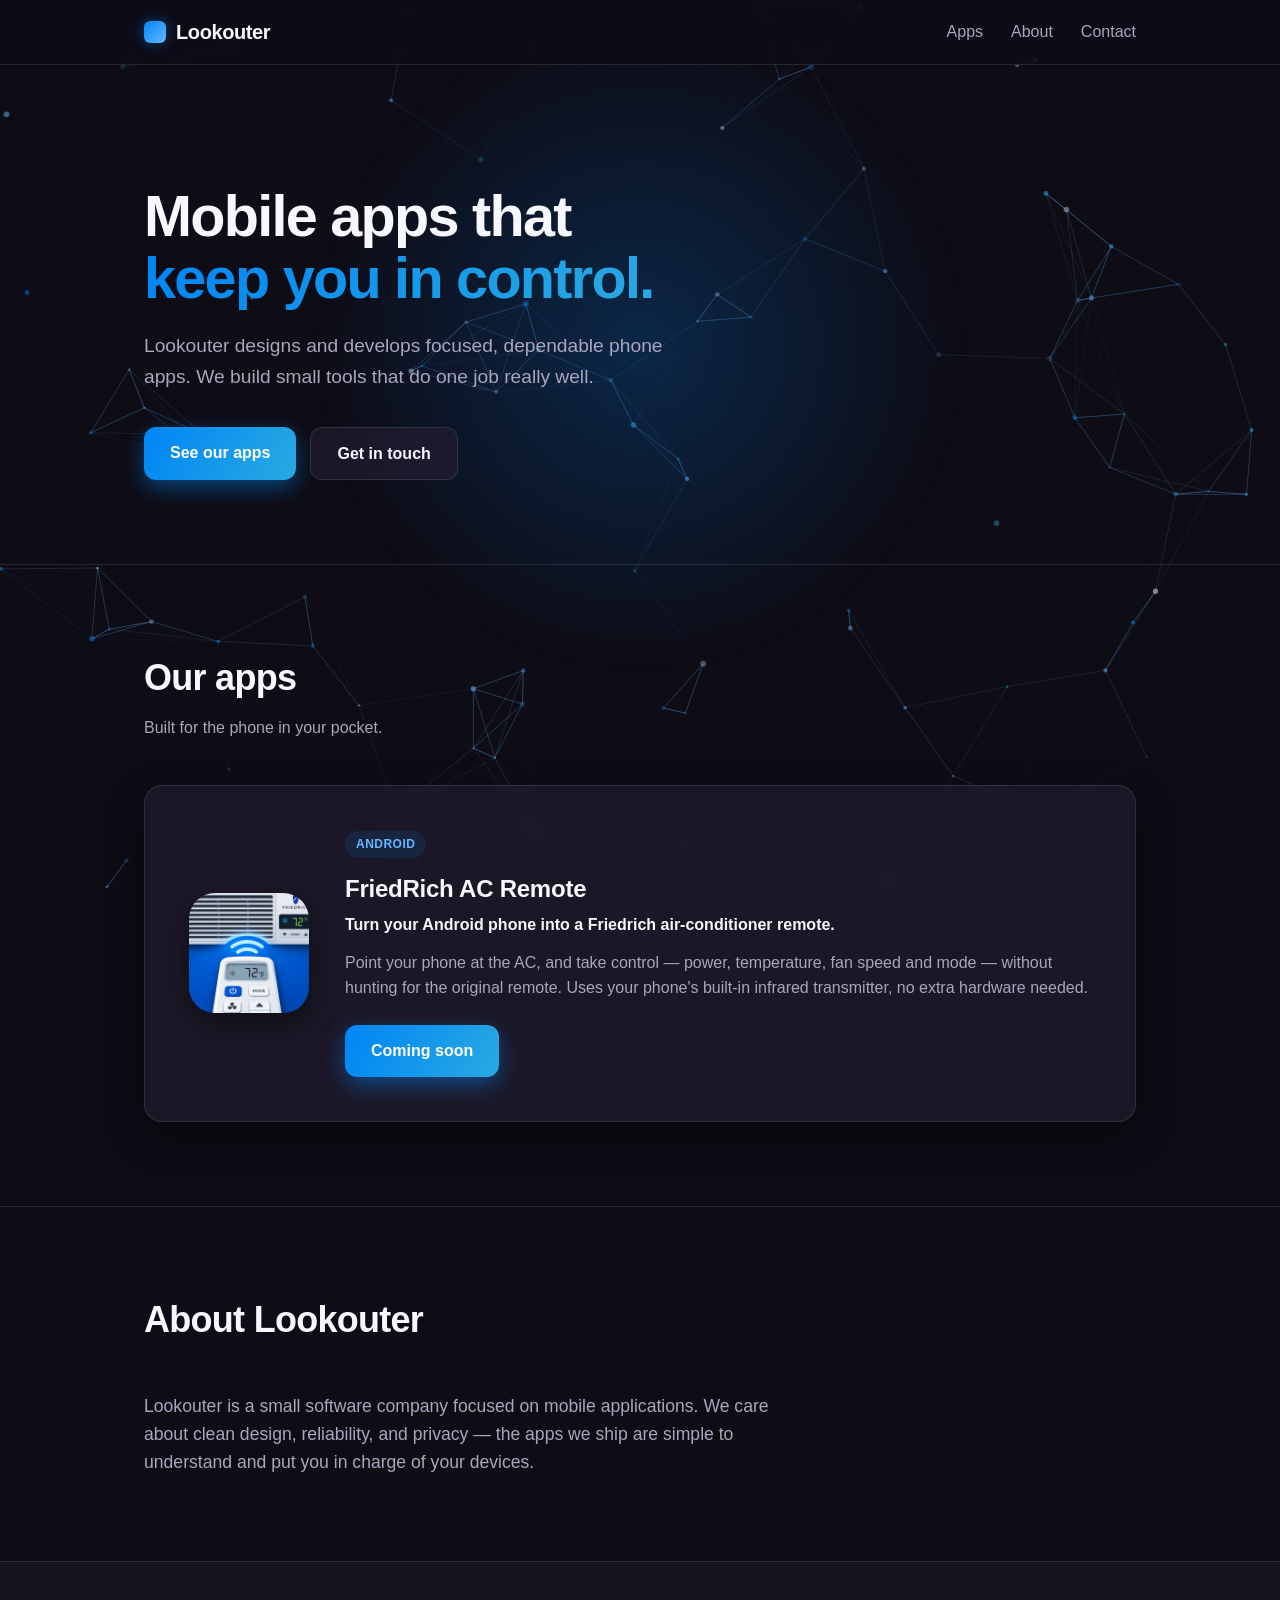
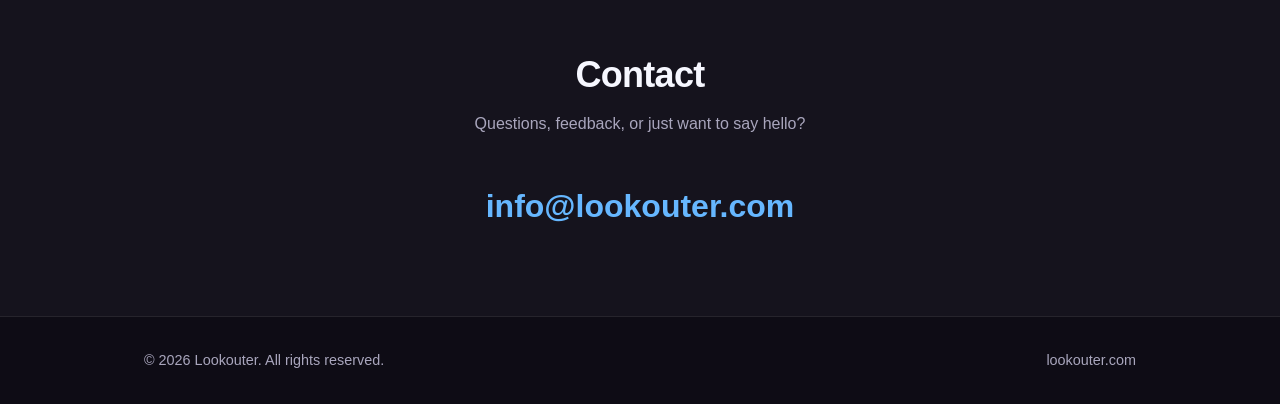
==== index.html @ 0096a4ff "Initial website for Lookouter" ====
<!DOCTYPE html>
<html lang="en">
<head>
  <meta charset="UTF-8" />
  <meta name="viewport" content="width=device-width, initial-scale=1.0" />
  <title>Lookouter — Mobile apps that keep you in control</title>
  <meta name="description" content="Lookouter builds simple, dependable phone apps. Our first app, FriedRich AC Remote, turns your Android phone into a Friedrich air-conditioner remote." />

  <meta property="og:title" content="Lookouter" />
  <meta property="og:description" content="Mobile apps that keep you in control." />
  <meta property="og:type" content="website" />
  <meta property="og:url" content="https://lookouter.com" />
  <meta property="og:image" content="https://lookouter.com/assets/img/friedrich-ac-remote.png" />

  <link rel="icon" type="image/png" href="favicon-32.png" />
  <link rel="apple-touch-icon" href="apple-touch-icon.png" />
  <link rel="stylesheet" href="assets/css/styles.css" />
</head>
<body>
  <div class="bg-layer" aria-hidden="true">
    <div id="particles" class="particles"></div>
  </div>

  <header class="site-header">
    <div class="container header-inner">
      <a class="brand" href="#top">
        <span class="brand-mark" aria-hidden="true"></span>
        <span class="brand-name">Lookouter</span>
      </a>
      <nav class="site-nav" aria-label="Primary">
        <a href="#apps">Apps</a>
        <a href="#about">About</a>
        <a href="#contact">Contact</a>
      </nav>
    </div>
  </header>

  <main id="top">
    <section class="hero">
      <div class="container">
        <h1>Mobile apps that<br /><span class="accent">keep you in control.</span></h1>
        <p class="hero-sub">
          Lookouter designs and develops focused, dependable phone apps.
          We build small tools that do one job really well.
        </p>
        <div class="hero-actions">
          <a class="btn btn-primary" href="#apps">See our apps</a>
          <a class="btn btn-ghost" href="#contact">Get in touch</a>
        </div>
      </div>
    </section>

    <section class="apps" id="apps">
      <div class="container">
        <div class="section-head">
          <h2>Our apps</h2>
          <p>Built for the phone in your pocket.</p>
        </div>

        <div class="app-card">
          <div class="app-icon-wrap">
            <img class="app-icon" src="assets/img/friedrich-ac-remote.png" alt="FriedRich AC Remote app icon" width="120" height="120" />
          </div>
          <div class="app-info">
            <span class="badge">Android</span>
            <h3>FriedRich AC Remote</h3>
            <p class="app-tagline">Turn your Android phone into a Friedrich air-conditioner remote.</p>
            <p class="app-desc">
              Point your phone at the AC, and take control — power, temperature,
              fan speed and mode — without hunting for the original remote.
              Uses your phone's built-in infrared transmitter, no extra hardware needed.
            </p>
            <div class="app-actions">
              <a class="btn btn-primary" href="#contact">Coming soon</a>
            </div>
          </div>
        </div>
      </div>
    </section>

    <section class="about" id="about">
      <div class="container">
        <div class="section-head">
          <h2>About Lookouter</h2>
        </div>
        <p class="about-copy">
          Lookouter is a small software company focused on mobile applications.
          We care about clean design, reliability, and privacy — the apps we ship
          are simple to understand and put you in charge of your devices.
        </p>
      </div>
    </section>

    <section class="contact" id="contact">
      <div class="container">
        <div class="section-head">
          <h2>Contact</h2>
          <p>Questions, feedback, or just want to say hello?</p>
        </div>
        <a class="contact-email" href="mailto:info@lookouter.com">info@lookouter.com</a>
      </div>
    </section>
  </main>

  <footer class="site-footer">
    <div class="container">
      <p>&copy; <span id="year"></span> Lookouter. All rights reserved.</p>
      <p class="footer-domain">lookouter.com</p>
    </div>
  </footer>

  <script src="assets/vendor/tsparticles.bundle.min.js"></script>
  <script src="assets/js/main.js"></script>
</body>
</html>
---- assets/css/styles.css ----
:root {
  --accent: #0085f6;
  --accent-2: #29aae1;
  --accent-3: #66b7ff;
  --ink: #f6f7ff;
  --muted: #a9a6bd;
  --bg: #0e0c15;
  --bg-soft: #15131d;
  --border: rgba(255, 255, 255, 0.1);
  --card-bg: rgba(37, 33, 52, 0.6);
  --header-bg: rgba(14, 12, 21, 0.7);
  --glow: rgba(0, 133, 246, 0.45);
  --shadow: 0 14px 40px rgba(0, 0, 0, 0.45);
  --radius: 18px;
}

* {
  box-sizing: border-box;
}

html {
  scroll-behavior: smooth;
}

body {
  margin: 0;
  font-family: -apple-system, BlinkMacSystemFont, "Segoe UI", Roboto, Helvetica,
    Arial, sans-serif;
  color: var(--ink);
  background: var(--bg);
  line-height: 1.6;
  -webkit-font-smoothing: antialiased;
  overflow-x: hidden;
}

.container {
  width: 100%;
  max-width: 1040px;
  margin: 0 auto;
  padding: 0 24px;
}

/* Background particles */
.bg-layer {
  position: fixed;
  inset: 0;
  z-index: 0;
  pointer-events: none;
  overflow: hidden;
}

.particles {
  position: absolute;
  inset: 0;
}

/* Header */
.site-header {
  position: sticky;
  top: 0;
  z-index: 10;
  background: var(--header-bg);
  backdrop-filter: saturate(180%) blur(14px);
  -webkit-backdrop-filter: saturate(180%) blur(14px);
  border-bottom: 1px solid var(--border);
}

.header-inner {
  display: flex;
  align-items: center;
  justify-content: space-between;
  height: 64px;
}

.brand {
  display: inline-flex;
  align-items: center;
  gap: 10px;
  text-decoration: none;
  color: var(--ink);
  font-weight: 700;
  font-size: 1.25rem;
}

.brand-mark {
  width: 22px;
  height: 22px;
  border-radius: 6px;
  background: linear-gradient(135deg, var(--accent), var(--accent-3));
  box-shadow: 0 0 14px var(--glow);
}

.brand-name {
  letter-spacing: -0.02em;
}

.site-nav {
  display: flex;
  gap: 28px;
}

.site-nav a {
  color: var(--muted);
  text-decoration: none;
  font-weight: 500;
  transition: color 0.15s ease;
}

.site-nav a:hover {
  color: var(--ink);
}

/* Hero */
main {
  position: relative;
  z-index: 1;
}

.hero {
  padding: 120px 0 84px;
  position: relative;
}

.hero::before {
  content: "";
  position: absolute;
  top: -80px;
  left: 50%;
  transform: translateX(-50%);
  width: 720px;
  height: 720px;
  background: radial-gradient(circle, var(--glow), transparent 65%);
  opacity: 0.5;
  pointer-events: none;
  z-index: -1;
}

.hero h1 {
  font-size: clamp(2.25rem, 6vw, 3.6rem);
  line-height: 1.08;
  letter-spacing: -0.03em;
  margin: 0 0 22px;
}

.accent {
  background: linear-gradient(120deg, var(--accent), var(--accent-2));
  -webkit-background-clip: text;
  background-clip: text;
  color: transparent;
}

.hero-sub {
  font-size: 1.2rem;
  color: var(--muted);
  max-width: 560px;
  margin: 0 0 34px;
}

.hero-actions {
  display: flex;
  flex-wrap: wrap;
  gap: 14px;
}

/* Buttons */
.btn {
  display: inline-block;
  padding: 13px 26px;
  border-radius: 12px;
  font-weight: 600;
  text-decoration: none;
  transition: transform 0.15s ease, box-shadow 0.15s ease, background 0.15s ease;
}

.btn:active {
  transform: translateY(1px);
}

.btn-primary {
  background: linear-gradient(120deg, var(--accent), var(--accent-2));
  color: #fff;
  box-shadow: 0 8px 22px var(--glow);
}

.btn-primary:hover {
  box-shadow: 0 10px 30px var(--glow);
  transform: translateY(-1px);
}

.btn-ghost {
  color: var(--ink);
  border: 1px solid var(--border);
  background: var(--card-bg);
}

.btn-ghost:hover {
  border-color: var(--accent);
}

/* Sections */
section {
  padding: 84px 0;
}

.apps,
.about {
  border-top: 1px solid var(--border);
}

.section-head {
  margin-bottom: 44px;
}

.section-head h2 {
  font-size: clamp(1.75rem, 4vw, 2.25rem);
  letter-spacing: -0.02em;
  margin: 0 0 8px;
}

.section-head p {
  color: var(--muted);
  margin: 0;
}

/* App card */
.app-card {
  display: flex;
  gap: 36px;
  align-items: center;
  background: var(--card-bg);
  border: 1px solid var(--border);
  border-radius: var(--radius);
  padding: 44px;
  box-shadow: var(--shadow);
  backdrop-filter: blur(10px);
  -webkit-backdrop-filter: blur(10px);
  transition: border-color 0.3s ease;
}

.app-card:hover {
  border-color: rgba(0, 133, 246, 0.45);
}

.app-icon-wrap {
  flex-shrink: 0;
}

.app-icon {
  display: block;
  width: 120px;
  height: 120px;
  border-radius: 26px;
  box-shadow: 0 10px 28px rgba(0, 0, 0, 0.4);
  transition: transform 0.25s ease;
}

.app-card:hover .app-icon {
  transform: scale(1.04) rotate(-1deg);
}

.badge {
  display: inline-block;
  font-size: 0.75rem;
  font-weight:700;
  letter-spacing: 0.04em;
  text-transform: uppercase;
  color: var(--accent-3);
  background: rgba(0, 133, 246, 0.12);
  padding: 4px 11px;
  border-radius: 999px;
  margin-bottom: 12px;
}

.app-info h3 {
  font-size: 1.5rem;
  margin: 0 0 4px;
  letter-spacing: -0.01em;
}

.app-tagline {
  font-weight: 600;
  margin: 0 0 12px;
}

.app-desc {
  color: var(--muted);
  margin: 0 0 24px;
}

/* About */
.about-copy {
  font-size: 1.1rem;
  color: var(--muted);
  max-width: 640px;
  margin: 0;
}

/* Contact */
.contact {
  text-align: center;
  background: var(--bg-soft);
  border-top: 1px solid var(--border);
}

.contact-email {
  font-size: clamp(1.5rem, 4vw, 2rem);
  font-weight: 700;
  color: var(--accent-3);
  text-decoration: none;
}

.contact-email:hover {
  text-decoration: underline;
}

/* Footer */
.site-footer {
  border-top: 1px solid var(--border);
  padding: 32px 0;
  font-size: 0.9rem;
  color: var(--muted);
  position: relative;
  z-index: 1;
}

.site-footer .container {
  display: flex;
  justify-content: space-between;
  flex-wrap: wrap;
  gap: 8px;
}

.site-footer p {
  margin: 0;
}

/* Responsive */
@media (max-width: 680px) {
  .site-nav {
    gap: 18px;
  }

  .app-card {
    flex-direction: column;
    align-items: flex-start;
    padding: 30px;
  }

  .app-icon {
    width: 96px;
    height: 96px;
  }
}

@media (prefers-reduced-motion: reduce) {
  html {
    scroll-behavior: auto;
  }
}
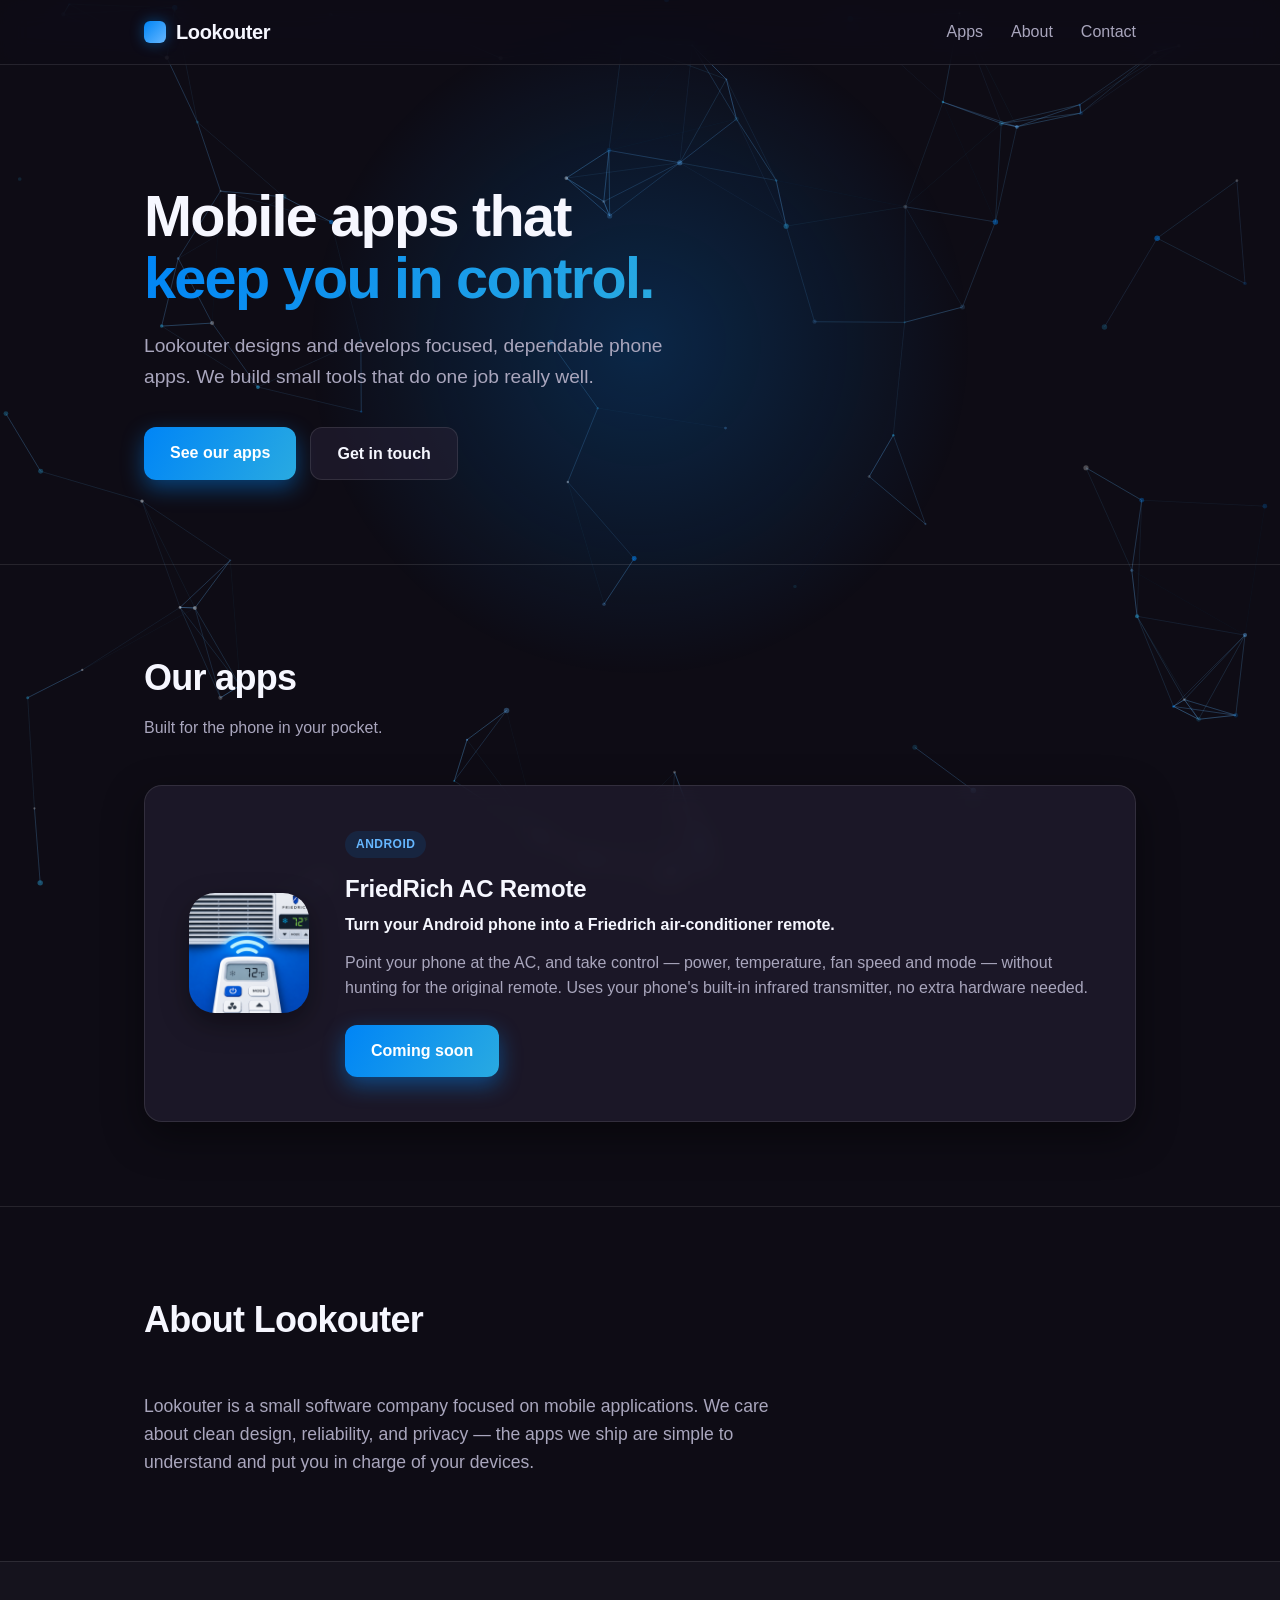
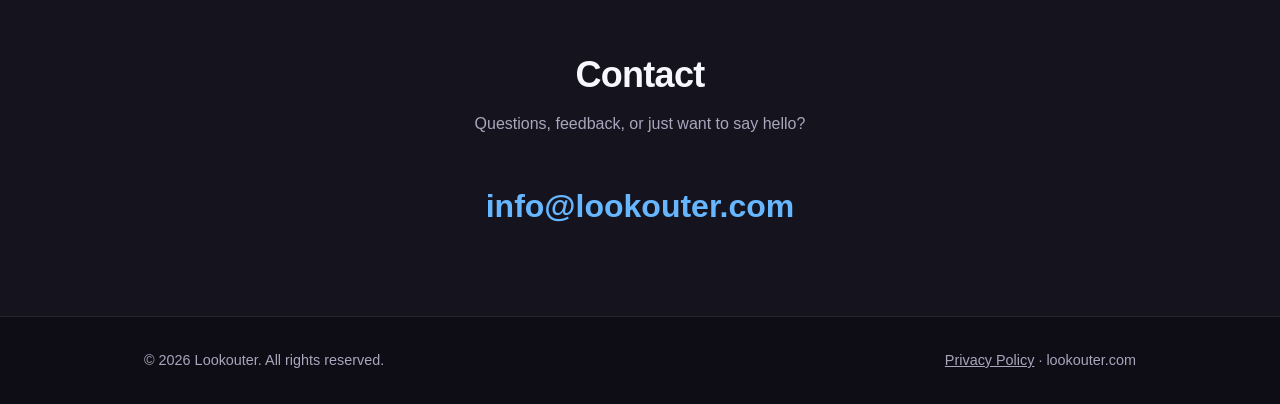
==== commit 3217ef01: "Add privacy policy for FriedRich AC Remote - New privacy.html page matching site design - Link priva" ====
--- a/index.html
+++ b/index.html
@@ -105,7 +105,7 @@
   <footer class="site-footer">
     <div class="container">
       <p>&copy; <span id="year"></span> Lookouter. All rights reserved.</p>
-      <p class="footer-domain">lookouter.com</p>
+      <p><a href="privacy.html" style="color: inherit;">Privacy Policy</a> &middot; <span class="footer-domain">lookouter.com</span></p>
     </div>
   </footer>
 
